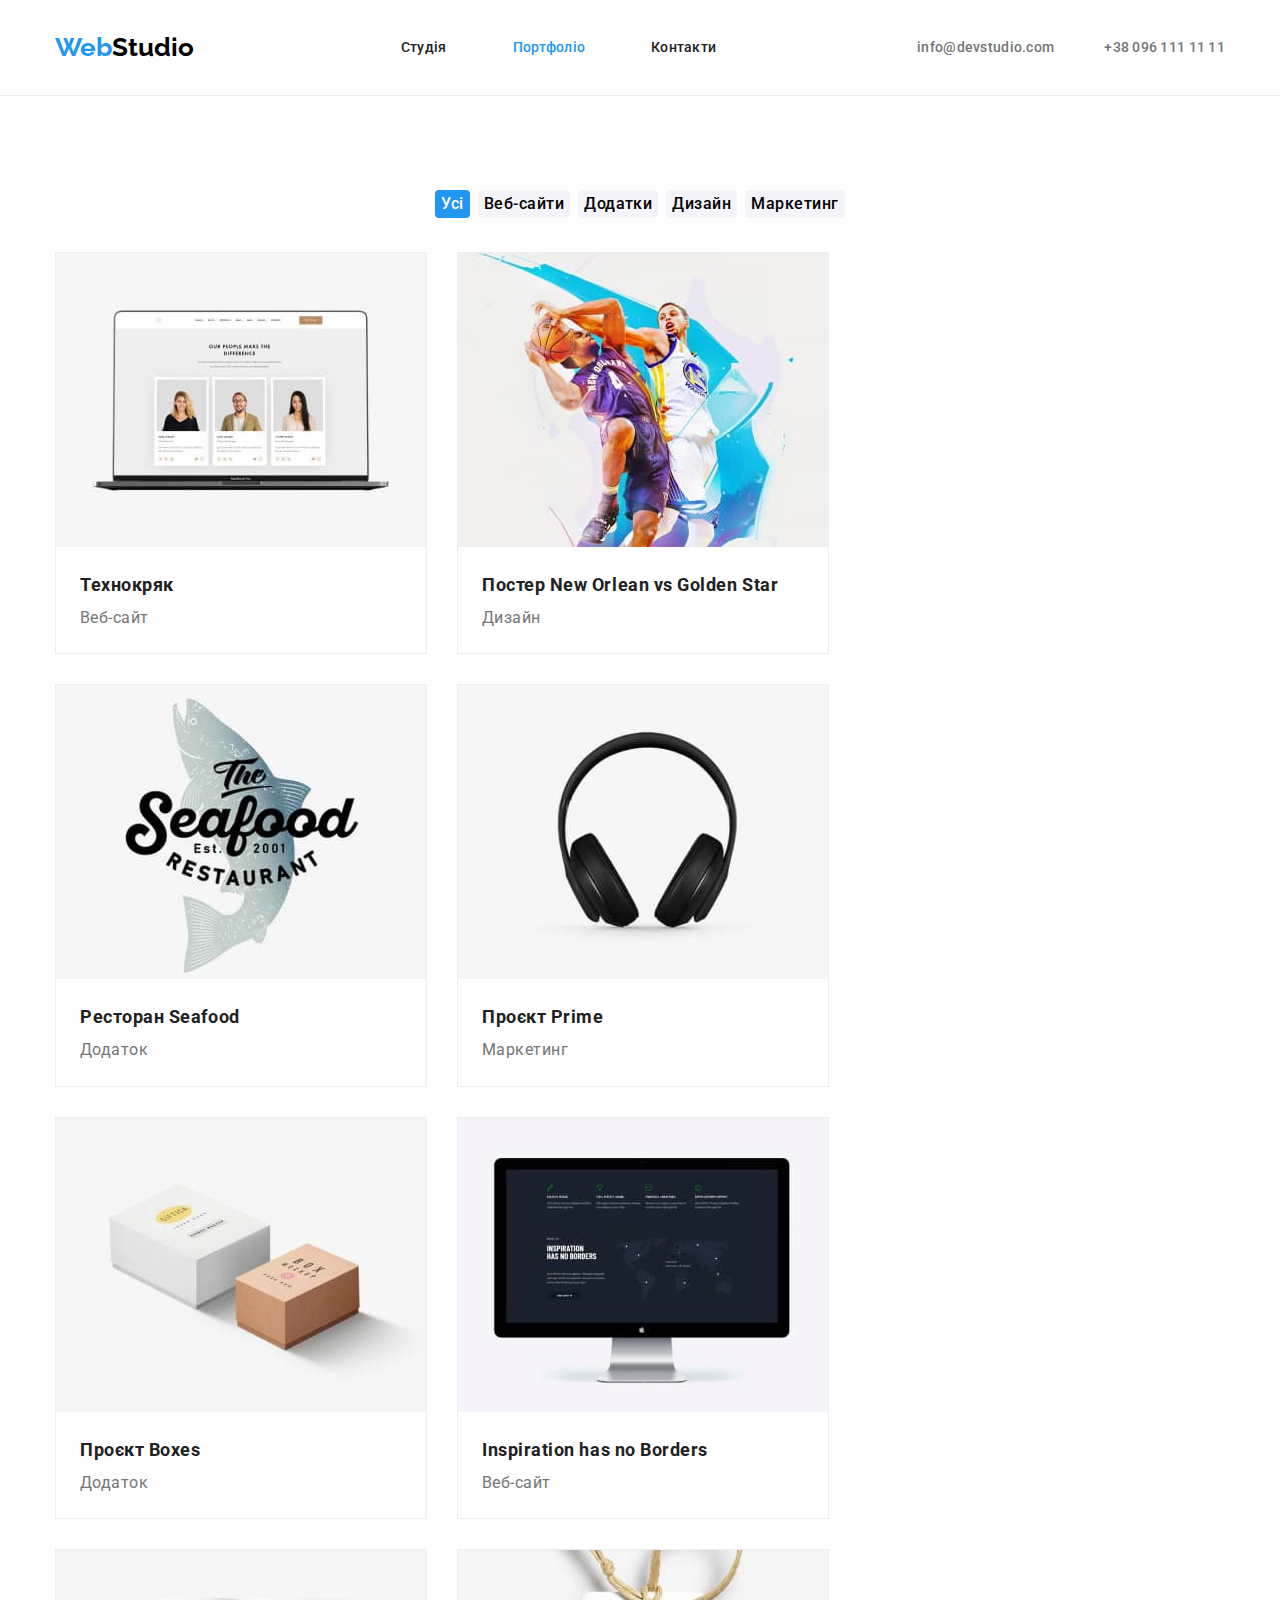
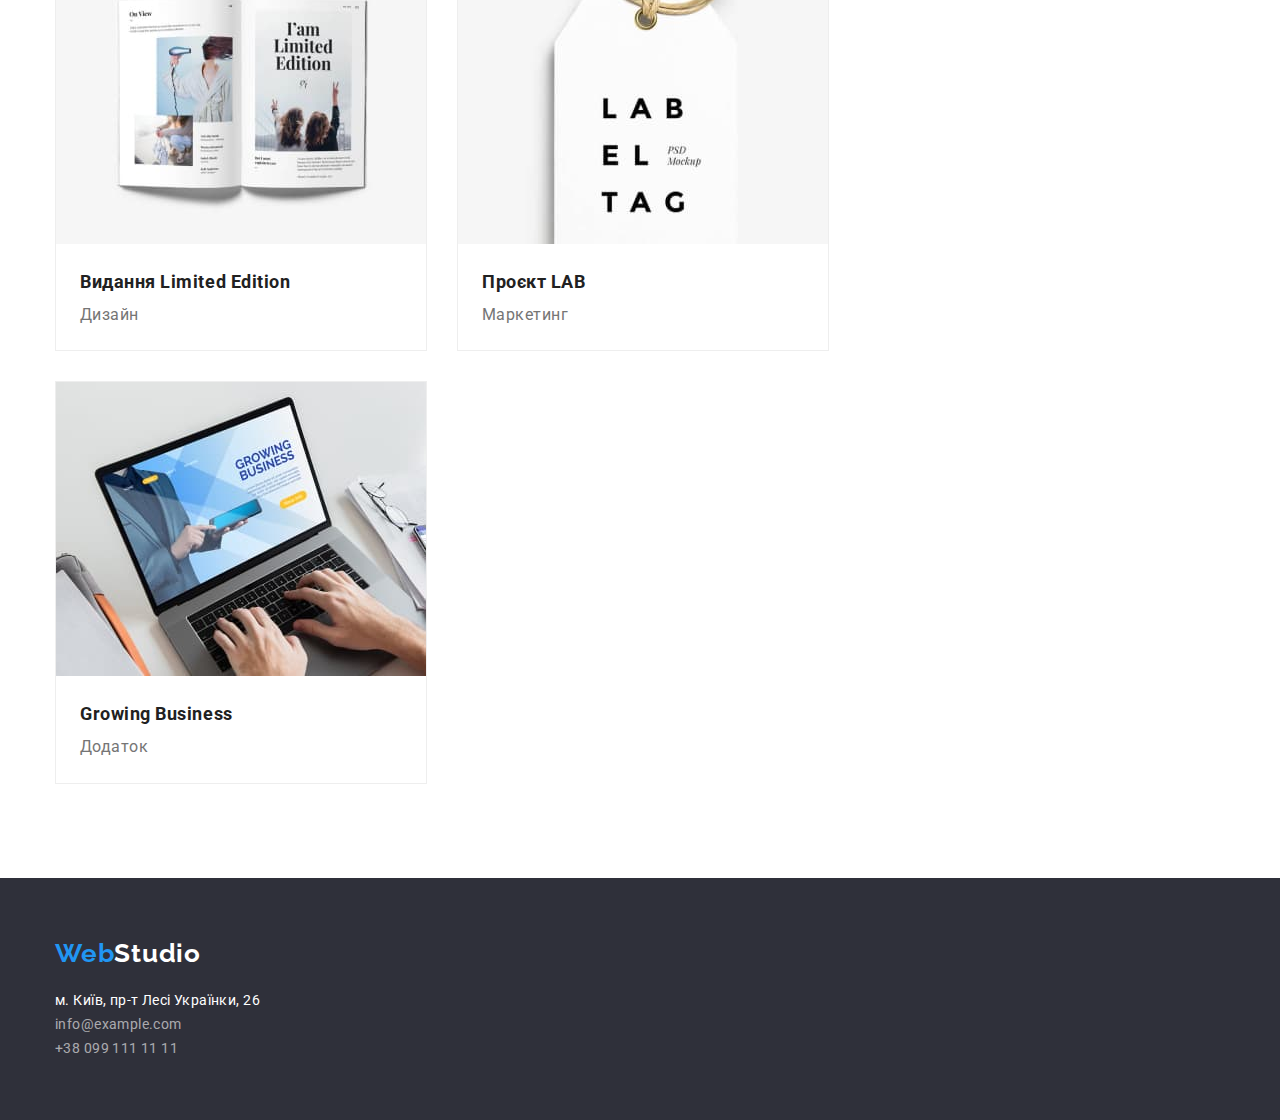
==== portfolio.html @ 17529c6a "ДЗ-3" ====
<!DOCTYPE html>
<html lang="uk">
<head>
    <meta charset="UTF-8">
    <meta http-equiv="X-UA-Compatible" content="IE=edge">
    <meta name="viewport" content="width=device-width, initial-scale=1.0">
    <link rel="stylesheet" href="https://cdn.jsdelivr.net/npm/modern-normalize@1.1.0/modern-normalize.min.css">
    <link rel="stylesheet" href="./css/style.css">
    <link rel="preconnect" href="https://fonts.googleapis.com">
    <link rel="preconnect" href="https://fonts.gstatic.com" crossorigin>
    <link href="https://fonts.googleapis.com/css2?family=Raleway:wght@700&family=Roboto:wght@400;500;700;900&display=swap"
        rel="stylesheet">
    <title>Portfolio</title>
</head>
<body>
    <header class="header">
        <div class="container header-container">
            <a class="logo" href="./index.html"><span class="logo-blu">Web</span>Studio</a>
            <nav>
                <ul class="nav">
                    <li><a class="nav-link" href="./index.html">Студія</a></li>
                    <li><a class="nav-link portfolio" href="./portfolio.html">Портфоліо</a></li>
                    <li><a class="nav-link" href="">Контакти</a></li>
                </ul>
            </nav>

            <ul class="address">
                <li class="address-item">
                    <a class="address-link" href="mailto:info@devstudio.com">info@devstudio.com</a>
                </li>
                <li>
                    <a class="address-link" href="tel:+380961111111">+38 096 111 11 11</a>
                </li>
            </ul>
        </div>
    </header>

    <main>
        <div class="container">
            <section class="section">
                <h1></h1>
                <ul class="btn-item">
                    <li><button class="section-btn activ" type="button">Усі</button></li>
                    <li><button class="section-btn" type="button">Веб-сайти</button></li>
                    <li><button class="section-btn" type="button">Додатки</button></li>
                    <li><button class="section-btn" type="button">Дизайн</button></li>
                    <li><button class="section-btn" type="button">Маркетинг</button></li>

                </ul>

            <ul class="catalog">
                <li class="catalog-item"><img src="./images/techno.jpg" alt="Технокряк" width="370" height="294">
                    <div class="catalog-discription">
                        <h3 class="section-title">Технокряк </h3>
                        <p class="section-text">Веб-сайт </p>
                    </div>
                </li>
                <li class="catalog-item"><img src="./images/poster.jpg" alt="Постер New Orlean vs Golden Star" width="370" height="294">
                    <div class="catalog-discription">
                        <h3 class="section-title">Постер New Orlean vs Golden Star</h3>
                        <p  class="section-text">Дизайн</p>
                    </div>
                </li>
                <li class="catalog-item">
                    <img src="./images/restaurant.jpg" alt="Ресторан Seafood" width="370" height="294">
                    <div class="catalog-discription">
                        <h3 class="section-title">Ресторан Seafood</h3>
                        <p  class="section-text">Додаток</p>
                    </div>
                </li>
                <li class="catalog-item">
                    <img src="./images/prime.jpg" alt="Проєкт Prime" width="370" height="294">
                    <div class="catalog-discription">
                        <h3 class="section-title">Проєкт Prime</h3>
                        <p class="section-text">Маркетинг</p>
                    </div>
                </li>
                <li class="catalog-item">
                    <img src="./images/boxes.jpg" alt="Проєкт Boxes" width="370" height="294">
                    <div class="catalog-discription">
                        <h3 class="section-title">Проєкт Boxes</h3>
                        <p  class="section-text">Додаток</p>
                    </div>
                </li>
                <li class="catalog-item">
                    <img src="./images/borders.jpg" alt="Inspiration has no Borders" width="370" height="294">
                      <div class="catalog-discription">
                     <h3   class="section-title">Inspiration has no Borders</h3>
                        <p  class="section-text">Веб-сайт</p>
                    </div>
                </li>
                <li class="catalog-item">
                    <img src="./images/edition.jpg" alt="Видання Limited Edition" width="370" height="294">
                    <div class="catalog-discription">
                        <h3 class="section-title">Видання Limited Edition</h3>
                        <p  class="section-text">Дизайн</p>
                    </div>
                </li>
                <li class="catalog-item">
                    <img src="./images/project.jpg" alt="Проєкт LAB" width="370" height="294">
                    <div class="catalog-discription">
                        <h3 class="section-title">Проєкт LAB</h3>
                        <p  class="section-text">Маркетинг</p>
                    </div>
                </li>
                <li class="catalog-item">
                    <img src="./images/business.jpg" alt="Growing Business" width="370" height="294">
                    <div class="catalog-discription">
                        <h3 class="section-title">Growing Business</h3>
                        <p  class="section-text">Додаток</p>
                    </div>
                </li>
            </ul>
            </section>
        </div>

    </main>

    <footer class="footer">
        <div class="container">
            <a class="footer-logo" href="./index.html"><span class="logo-blu">Web</span>Studio</a>
            <address class="address">
                <ul>
                    <li> <a class="footer-address" href=""> м. Київ, пр-т Лесі Українки, 26 </a> </li>
                    <li> <a class="footer-link" href="mailto:info@example.com">info@example.com</a></li>
                    <li> <a class="footer-link" href="tel:+380991111111">+38 099 111 11 11</a></li>
                </ul>
            </address>
        </div>
    </footer>
</body>
</html>
---- css/style.css ----
body {
    font-family: 'Roboto', sans-serif;
    font-size: 14px;
    line-height: 1.1;
    color: #212121;
}

:root {
    --title-color--: #212121;
    --white-color--: #FFFFFF;
    --akcent-color--: #2196F3;
    --text-color: #757575;
}

ul {
    margin-top: 0;
    margin-bottom: 0;
    padding-left: 0;

    list-style: none;

}

h1,
h2,
h3,
h4,
p {
    margin-top: 0;
    margin-bottom: 0;
}

/* HEADER */

.header {
    padding-top: 32px;
    padding-bottom: 32px;
    border-bottom: 1px solid #ECECEC;

    background-color: #FFFFFF;

}

.header-container {


    display: flex;

    align-items: center;

    justify-content: space-between;


}

.container {
    width: 1200px;
    margin-left: auto;
    margin-right: auto;
    padding-left: 15px;
    padding-right: 15px;

}

.section {
    padding-top: 94px;
    padding-bottom: 94px;

}

/* logo */

.logo {

    width: 145px;


    font-family: 'Raleway';
    font-weight: 700;
    font-size: 26px;
    line-height: 1.2;

    color: #000000;

    text-decoration: none;
}

.logo-blu {
    color: var(--akcent-color--)
}

.logo:hover,
.logo:focus {
    color: var(--akcent-color--);
}

/* nav */

.nav {


    display: flex;


    column-gap: 50px;
}

.nav-link {

    padding: 8px;

    font-weight: 500;
    font-size: 14px;
    line-height: 1.2;
    letter-spacing: 0.02em;

    text-decoration: none;
    color: var(--title-color--);

}

.nav-link:hover,
.nav-link:focus {

    color: #2196F3;
}

.nav-link.studio {
    color: var(--akcent-color--);
}

.nav-link.portfolio {
    color: var(--akcent-color--);
}

.section-btn.activ {
    background-color: var(--akcent-color--);
    color: var(--white-color--);
}

.address {
    display: flex;
}

.address-item:not(:last-child) {
    margin-right: 50px;
}

.address-link {

    font-weight: 500;
    font-size: 14px;
    line-height: 1.2;
    letter-spacing: 0.02em;


    color: var(--text-color);
    text-decoration: none;
}

.address-link:hover,
.address-link:focus {
    color: var(--akcent-color--);
}

/* Section promo */

.promo {
    padding-top: 200px;
    padding-bottom: 200px;


    background-color: #2F303A;
}

.promo-title {
    width: 696px;
    margin-left: auto;
    margin-right: auto;
    margin-bottom: 30px;

    font-weight: 900;
    font-size: 44px;
    line-height: 1.4;

    text-align: center;
    letter-spacing: 0.06em;
    text-transform: uppercase;

    color: #FFFFFF;
}

.button {
    display: block;
    margin: auto;
    padding: 10px 32px;


    width: 216px;



    font-family: 'Roboto';
    font-weight: 700;
    font-size: 16px;
    line-height: 1.9;

    color: #FFFFFF;
    background-color: #2196F3;

    cursor: pointer;
}

/* content */


.content-item {
    display: flex;
    column-gap: 30px;
}

.title {
    margin-bottom: 50px;

    font-size: 36px;
    line-height: 1.2;
    text-align: center;
    letter-spacing: 0.03em;



}

.content-list {
    flex-basis: calc((100%-90px) /4);
}

.content-title {
    margin-bottom: 10px;

    font-weight: 700;
    font-size: 14px;
    line-height: 1.1;
    letter-spacing: 0.03em;


}

.content-text {

    font-size: 14px;
    line-height: 1.7;
    letter-spacing: 0.03em;

    color: var(--text-color);
}

/* Work */

.work {
    padding-top: 0;
}



.img-item {
    display: flex;
    column-gap: 30px;
}

img {
    display: block;
    max-width: 100%;
    height: auto;

    margin: 0;
}

/* Name */

.bg {
    background-color: #F5F4FA;
}

.card {
    width: 270px;
    box-shadow: 0px 1px 3px rgba(0, 0, 0, 0.12), 0px 1px 1px rgba(0, 0, 0, 0.14), 0px 2px 1px rgba(0, 0, 0, 0.2);
    border-radius: 0px 0px 4px 4px;

    background-color: var(--white-color--);

}

.name {

    margin-bottom: 10px;
    text-align: center;


    font-weight: 500;
    font-size: 16px;
    line-height: 1.2;
    letter-spacing: 0.03em;

}

.img-discription {
    padding: 30px 70px;
}

.name-text {
    text-align: center;

    font-size: 16px;
    line-height: 1.2;
    letter-spacing: 0.03em;

    color: var(--text-color)
}

/* Footer */
.footer {
    padding-top: 60px;
    padding-bottom: 60px;

    background-color: #2F303A;
}

.footer-logo {
    display: inline-block;
    margin-bottom: 20px;


    font-family: 'Raleway';
    font-weight: 700;
    font-size: 26px;
    line-height: 1.2;
    letter-spacing: 0.03em;

    color: #FFFFFF;

    text-decoration: none;
}

.address {
    font-style: normal;


}

.footer-link {
    font-family: 'Roboto';
    font-weight: 400;
    font-size: 14px;
    line-height: 1.7;
    letter-spacing: 0.03em;

    text-decoration: none;

    color: rgba(255, 255, 255, 0.6);
}

.footer-address {
    font-size: 14px;
    line-height: 1.7;
    letter-spacing: 0.03em;

    text-decoration: none;

    color: #FFFFFF;
}



.footer-logo:hover,
.footer-link:hover,
.footer-address:hover {
    color: var(--akcent-color--);
}

.footer-logo:focus,
.footer-link:focus,
.footer-address:focus {
    color: var(--akcent-color--);
}

/* Portfolio */

.btn-item {
    display: flex;
    margin-bottom: 34px;
    column-gap: 8px;
    justify-content: center;
}

.section-btn {
    font-family: inherit;
    font-weight: 500;
    font-size: 16px;
    line-height: 1.6;
    letter-spacing: 0.03em;

    border: none;
    border-radius: 4px;

    background-color: #F5F4FA;

    cursor: pointer;
}

.section-btn:hover,
.section-btn:focus {
    color: #FFFFFF;
    background-color: var(--akcent-color--);
}

/* Catalog */

.catalog {
    display: flex;
    flex-wrap: wrap;
    gap: 30px;

}

.catalog-item {

    border: 1px solid #eeeeee;

    flex-basis: calc((100%-60px) /3);

}

.catalog-discription {


    padding: 20px 24px;
}

.section-title {

    font-size: 18px;
    line-height: 2;
    letter-spacing: 0.03em;


}

.section-text {
    font-size: 16px;
    line-height: 1.9;
    letter-spacing: 0.03em;

    color: var(--text-color);
}
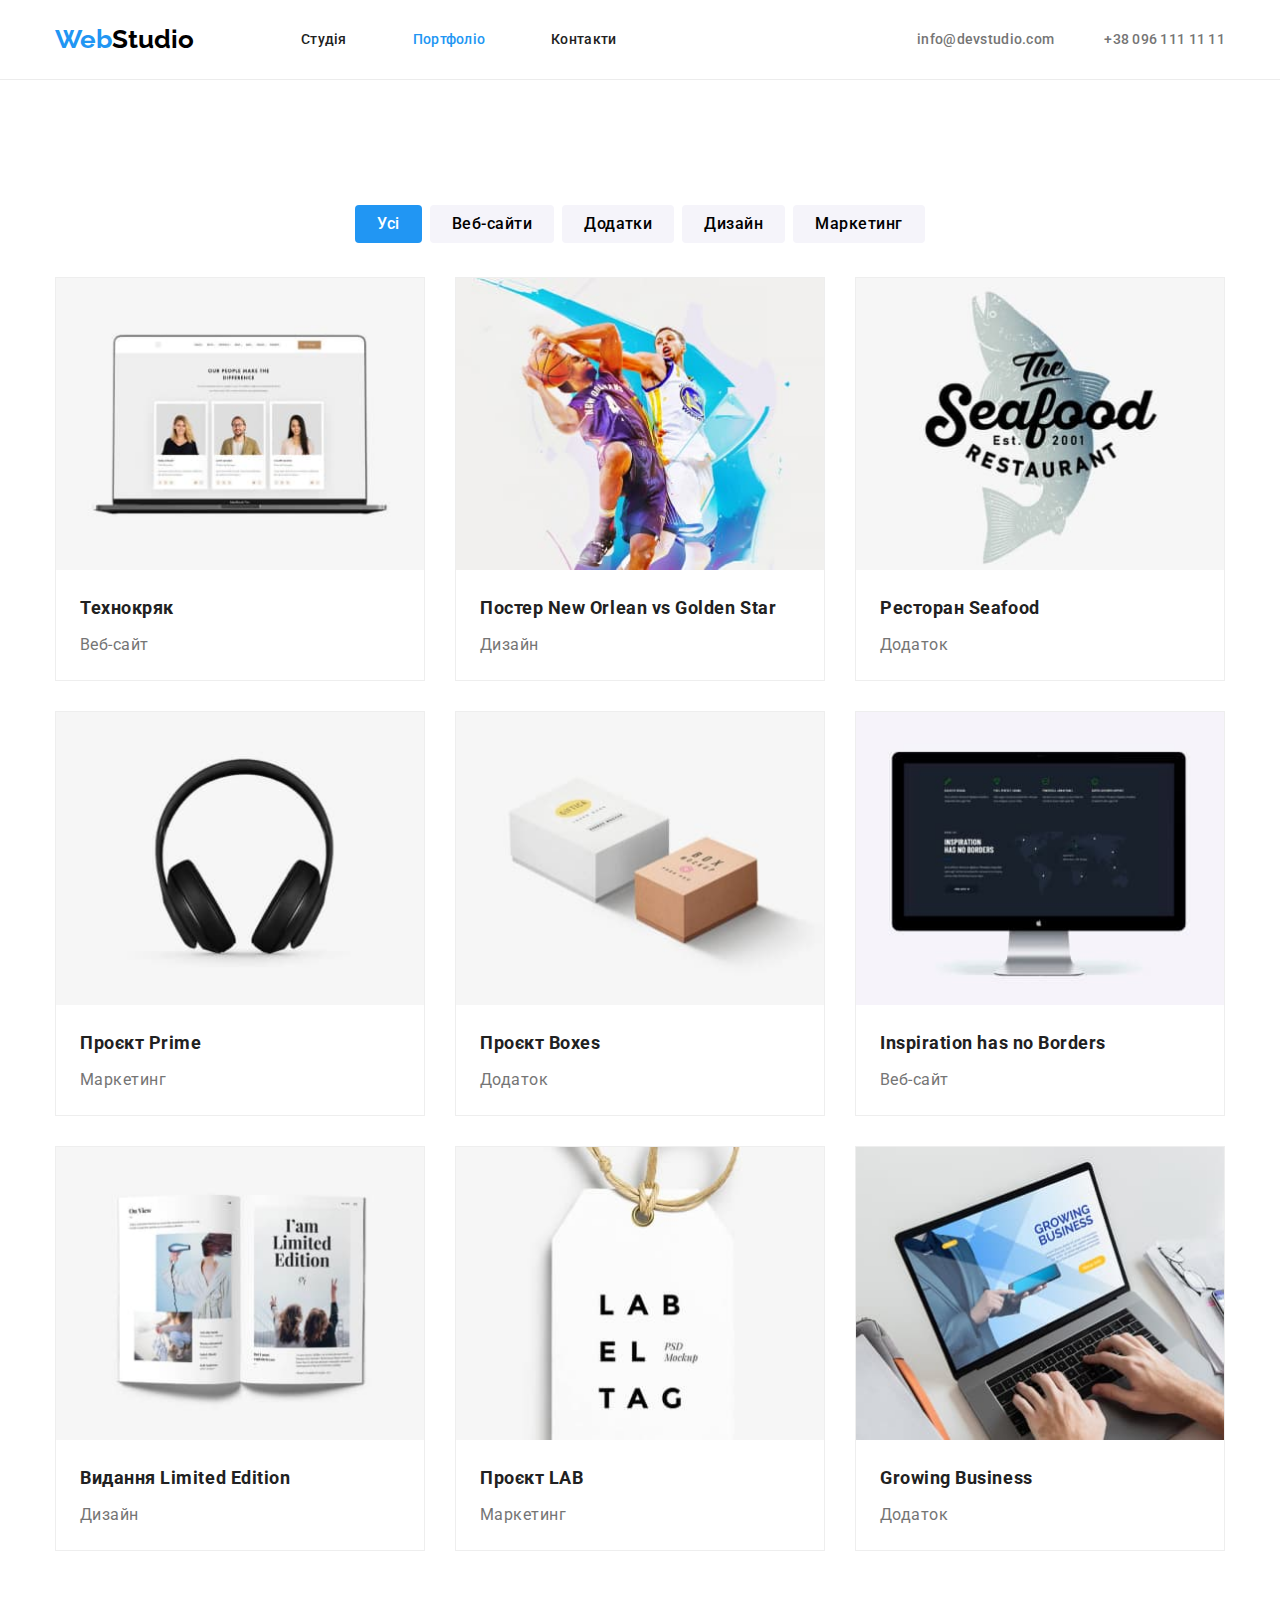
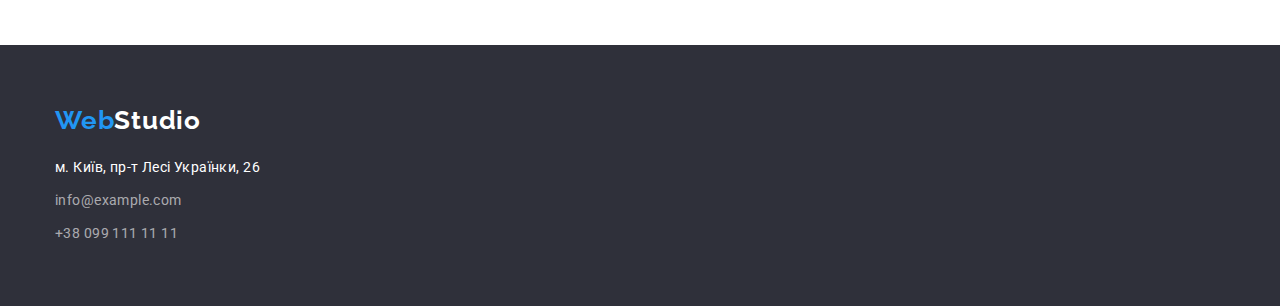
==== commit 87147e0b: "ДЗ-3 Допрацювння" ====
--- a/portfolio.html
+++ b/portfolio.html
@@ -36,94 +36,96 @@
     </header>
 
     <main>
-        <div class="container">
+
             <section class="section">
-                <h1></h1>
-                <ul class="btn-item">
-                    <li><button class="section-btn activ" type="button">Усі</button></li>
-                    <li><button class="section-btn" type="button">Веб-сайти</button></li>
-                    <li><button class="section-btn" type="button">Додатки</button></li>
-                    <li><button class="section-btn" type="button">Дизайн</button></li>
-                    <li><button class="section-btn" type="button">Маркетинг</button></li>
+                 <div class="container">
+                    <h1 class="visibility">Проєкт</h1>
+                        <ul class="btn-item">
+                            <li ><button class="section-btn activ" type="button">Усі</button></li>
+                            <li><button class="section-btn" type="button">Веб-сайти</button></li>
+                            <li><button class="section-btn" type="button">Додатки</button></li>
+                            <li><button class="section-btn" type="button">Дизайн</button></li>
+                            <li><button class="section-btn" type="button">Маркетинг</button></li>
 
-                </ul>
+                        </ul>
 
-            <ul class="catalog">
-                <li class="catalog-item"><img src="./images/techno.jpg" alt="Технокряк" width="370" height="294">
-                    <div class="catalog-discription">
-                        <h3 class="section-title">Технокряк </h3>
-                        <p class="section-text">Веб-сайт </p>
-                    </div>
-                </li>
-                <li class="catalog-item"><img src="./images/poster.jpg" alt="Постер New Orlean vs Golden Star" width="370" height="294">
-                    <div class="catalog-discription">
-                        <h3 class="section-title">Постер New Orlean vs Golden Star</h3>
-                        <p  class="section-text">Дизайн</p>
-                    </div>
-                </li>
-                <li class="catalog-item">
-                    <img src="./images/restaurant.jpg" alt="Ресторан Seafood" width="370" height="294">
-                    <div class="catalog-discription">
-                        <h3 class="section-title">Ресторан Seafood</h3>
-                        <p  class="section-text">Додаток</p>
-                    </div>
-                </li>
-                <li class="catalog-item">
-                    <img src="./images/prime.jpg" alt="Проєкт Prime" width="370" height="294">
-                    <div class="catalog-discription">
-                        <h3 class="section-title">Проєкт Prime</h3>
-                        <p class="section-text">Маркетинг</p>
-                    </div>
-                </li>
-                <li class="catalog-item">
-                    <img src="./images/boxes.jpg" alt="Проєкт Boxes" width="370" height="294">
-                    <div class="catalog-discription">
-                        <h3 class="section-title">Проєкт Boxes</h3>
-                        <p  class="section-text">Додаток</p>
-                    </div>
-                </li>
-                <li class="catalog-item">
-                    <img src="./images/borders.jpg" alt="Inspiration has no Borders" width="370" height="294">
-                      <div class="catalog-discription">
-                     <h3   class="section-title">Inspiration has no Borders</h3>
-                        <p  class="section-text">Веб-сайт</p>
-                    </div>
-                </li>
-                <li class="catalog-item">
-                    <img src="./images/edition.jpg" alt="Видання Limited Edition" width="370" height="294">
-                    <div class="catalog-discription">
-                        <h3 class="section-title">Видання Limited Edition</h3>
-                        <p  class="section-text">Дизайн</p>
-                    </div>
-                </li>
-                <li class="catalog-item">
-                    <img src="./images/project.jpg" alt="Проєкт LAB" width="370" height="294">
-                    <div class="catalog-discription">
-                        <h3 class="section-title">Проєкт LAB</h3>
-                        <p  class="section-text">Маркетинг</p>
-                    </div>
-                </li>
-                <li class="catalog-item">
-                    <img src="./images/business.jpg" alt="Growing Business" width="370" height="294">
-                    <div class="catalog-discription">
-                        <h3 class="section-title">Growing Business</h3>
-                        <p  class="section-text">Додаток</p>
-                    </div>
-                </li>
-            </ul>
+                    <ul class="catalog">
+                        <li class="catalog-item"><img src="./images/techno.jpg" alt="Технокряк" width="370" height="294">
+                            <div class="catalog-discription">
+                                <h3 class="section-title">Технокряк </h3>
+                                <p class="section-text">Веб-сайт </p>
+                            </div>
+                        </li>
+                        <li class="catalog-item"><img src="./images/poster.jpg" alt="Постер New Orlean vs Golden Star" width="370" height="294">
+                            <div class="catalog-discription">
+                                <h3 class="section-title">Постер New Orlean vs Golden Star</h3>
+                                <p  class="section-text">Дизайн</p>
+                            </div>
+                        </li>
+                        <li class="catalog-item">
+                            <img src="./images/restaurant.jpg" alt="Ресторан Seafood" width="370" height="294">
+                            <div class="catalog-discription">
+                                <h3 class="section-title">Ресторан Seafood</h3>
+                                <p  class="section-text">Додаток</p>
+                            </div>
+                        </li>
+                        <li class="catalog-item">
+                            <img src="./images/prime.jpg" alt="Проєкт Prime" width="370" height="294">
+                            <div class="catalog-discription">
+                                <h3 class="section-title">Проєкт Prime</h3>
+                                <p class="section-text">Маркетинг</p>
+                            </div>
+                        </li>
+                        <li class="catalog-item">
+                            <img src="./images/boxes.jpg" alt="Проєкт Boxes" width="370" height="294">
+                            <div class="catalog-discription">
+                                <h3 class="section-title">Проєкт Boxes</h3>
+                                <p  class="section-text">Додаток</p>
+                            </div>
+                        </li>
+                        <li class="catalog-item">
+                            <img src="./images/borders.jpg" alt="Inspiration has no Borders" width="370" height="294">
+                            <div class="catalog-discription">
+                            <h3   class="section-title">Inspiration has no Borders</h3>
+                                <p  class="section-text">Веб-сайт</p>
+                            </div>
+                        </li>
+                        <li class="catalog-item">
+                            <img src="./images/edition.jpg" alt="Видання Limited Edition" width="370" height="294">
+                            <div class="catalog-discription">
+                                <h3 class="section-title">Видання Limited Edition</h3>
+                                <p  class="section-text">Дизайн</p>
+                            </div>
+                        </li>
+                        <li class="catalog-item">
+                            <img src="./images/project.jpg" alt="Проєкт LAB" width="370" height="294">
+                            <div class="catalog-discription">
+                                <h3 class="section-title">Проєкт LAB</h3>
+                                <p  class="section-text">Маркетинг</p>
+                            </div>
+                        </li>
+                        <li class="catalog-item">
+                            <img src="./images/business.jpg" alt="Growing Business" width="370" height="294">
+                            <div class="catalog-discription">
+                                <h3 class="section-title">Growing Business</h3>
+                                <p  class="section-text">Додаток</p>
+                            </div>
+                        </li>
+                    </ul>
+               </div>
             </section>
-        </div>
+
 
     </main>
 
     <footer class="footer">
         <div class="container">
             <a class="footer-logo" href="./index.html"><span class="logo-blu">Web</span>Studio</a>
-            <address class="address">
+            <address >
                 <ul>
-                    <li> <a class="footer-address" href=""> м. Київ, пр-т Лесі Українки, 26 </a> </li>
-                    <li> <a class="footer-link" href="mailto:info@example.com">info@example.com</a></li>
-                    <li> <a class="footer-link" href="tel:+380991111111">+38 099 111 11 11</a></li>
+                    <li class="address-list"> <a class="footer-address" href=""> м. Київ, пр-т Лесі Українки, 26 </a> </li>
+                    <li class="address-list"> <a class="footer-link" href="mailto:info@example.com">info@example.com</a></li>
+                    <li class="address-list"> <a class="footer-link" href="tel:+380991111111">+38 099 111 11 11</a></li>
                 </ul>
             </address>
         </div>
--- a/css/style.css
+++ b/css/style.css
@@ -33,8 +33,8 @@
 /* HEADER */
 
 .header {
-    padding-top: 32px;
-    padding-bottom: 32px;
+    padding-top: 24px;
+    padding-bottom: 24px;
     border-bottom: 1px solid #ECECEC;
 
     background-color: #FFFFFF;
@@ -48,7 +48,7 @@
 
     align-items: center;
 
-    justify-content: space-between;
+
 
 
 }
@@ -72,6 +72,8 @@
 
 .logo {
 
+    margin-right:93px;
+
     width: 145px;
 
 
@@ -102,6 +104,7 @@
     display: flex;
 
 
+
     column-gap: 50px;
 }
 
@@ -140,6 +143,7 @@
 
 .address {
     display: flex;
+    margin-left:auto;
 }
 
 .address-item:not(:last-child) {
@@ -195,6 +199,9 @@
     margin: auto;
     padding: 10px 32px;
 
+    border:none;
+    border-radius:4px;
+
 
     width: 216px;
 
@@ -219,6 +226,10 @@
     column-gap: 30px;
 }
 
+.visibility {
+   visibility:hidden;
+
+}
 .title {
     margin-bottom: 50px;
 
@@ -305,7 +316,7 @@
 }
 
 .img-discription {
-    padding: 30px 70px;
+    padding: 30px ;
 }
 
 .name-text {
@@ -342,10 +353,14 @@
     text-decoration: none;
 }
 
-.address {
+address {
     font-style: normal;
 
 
+}
+
+.address-list:not(:last-child) {
+    margin-bottom:9px;
 }
 
 .footer-link {
@@ -393,7 +408,10 @@
     justify-content: center;
 }
 
+
 .section-btn {
+     padding:6px 22px;
+
     font-family: inherit;
     font-weight: 500;
     font-size: 16px;
@@ -427,7 +445,7 @@
 
     border: 1px solid #eeeeee;
 
-    flex-basis: calc((100%-60px) /3);
+    flex-basis: calc((100% - 60px) / 3);
 
 }
 
@@ -438,6 +456,7 @@
 }
 
 .section-title {
+    margin-bottom:4px;
 
     font-size: 18px;
     line-height: 2;
